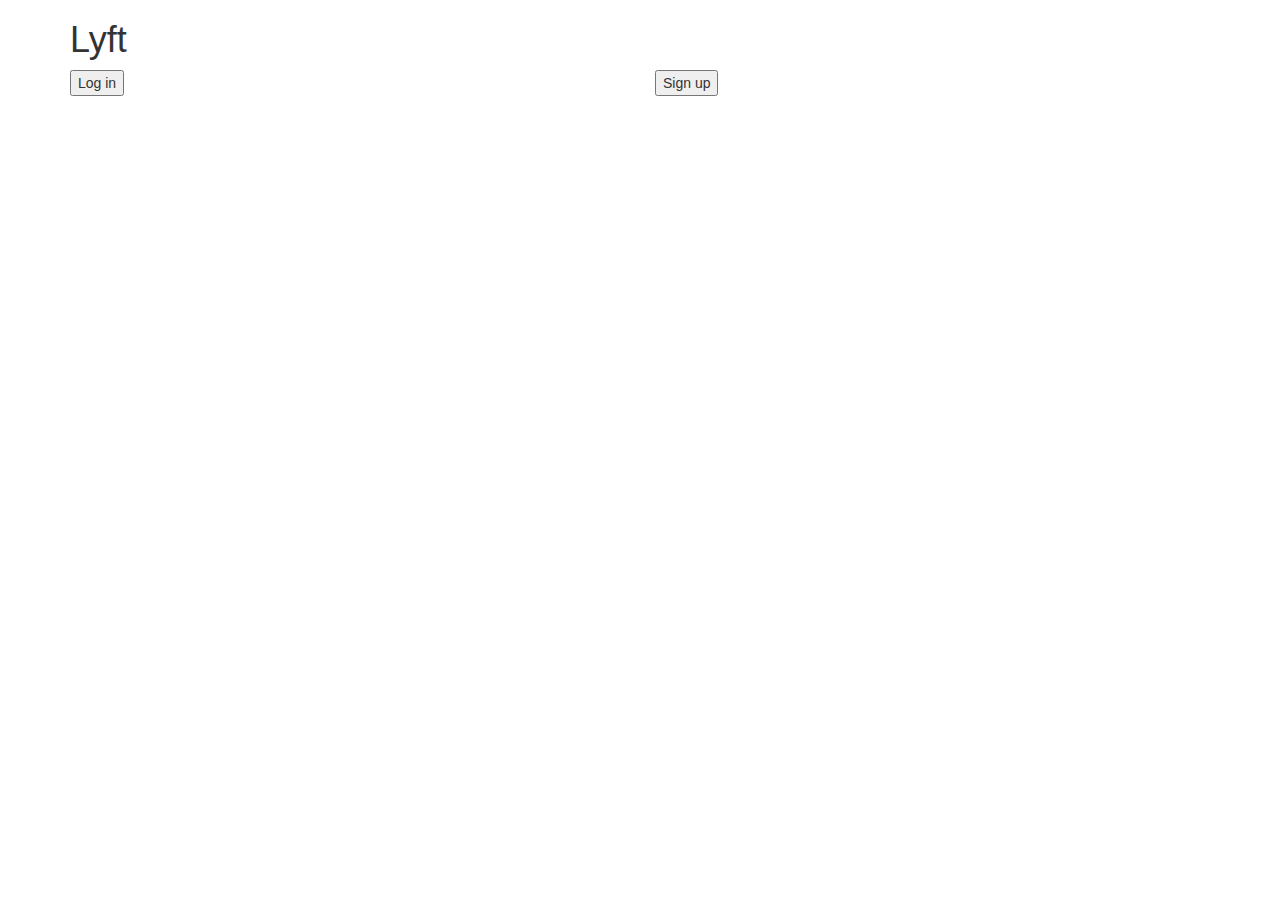
==== index.html @ 77c8681f "maquetado html" ====
<!DOCTYPE html>
<html lang="en">
<head>
	<meta charset="UTF-8">
	<meta name="viewport" content="width=device-width, user-scalable=no, initial-scale=1.0, maximum-scale=1.0, minimum-scale=1.0">
	<title>Lyft</title>
	<link rel="stylesheet" href="css/bootstrap.min.css">
	<link href="https://fonts.googleapis.com/css?family=Arimo" rel="stylesheet">	
	<link rel="stylesheet icon" href="favicon.ico">
	<link rel="stylesheet" href="css/animate.css">
	<link rel="stylesheet" href="css/queries.css">
	<link rel="stylesheet" href="css/main.css">
</head>
<body>
    <div class="container">
        <h1>Lyft</h1>
        <div class="row">
            <div class="col-xs-6">
                <button>Log in</button>
            </div>
            <div class="col-xs-6">
                <button>Sign up</button>
            </div>
        </div>
    </div>    
</body>
</html>
---- css/queries.css ----
@media screen and (max-width:768px){

}
@media screen and (min-width:769px){
   
}
---- css/main.css ----
body{
    background-image: url('http://mediad.publicbroadcasting.net/p/kut/files/styles/medium/public/201508/Uber-Lyft-Hybrid.jpg');
}
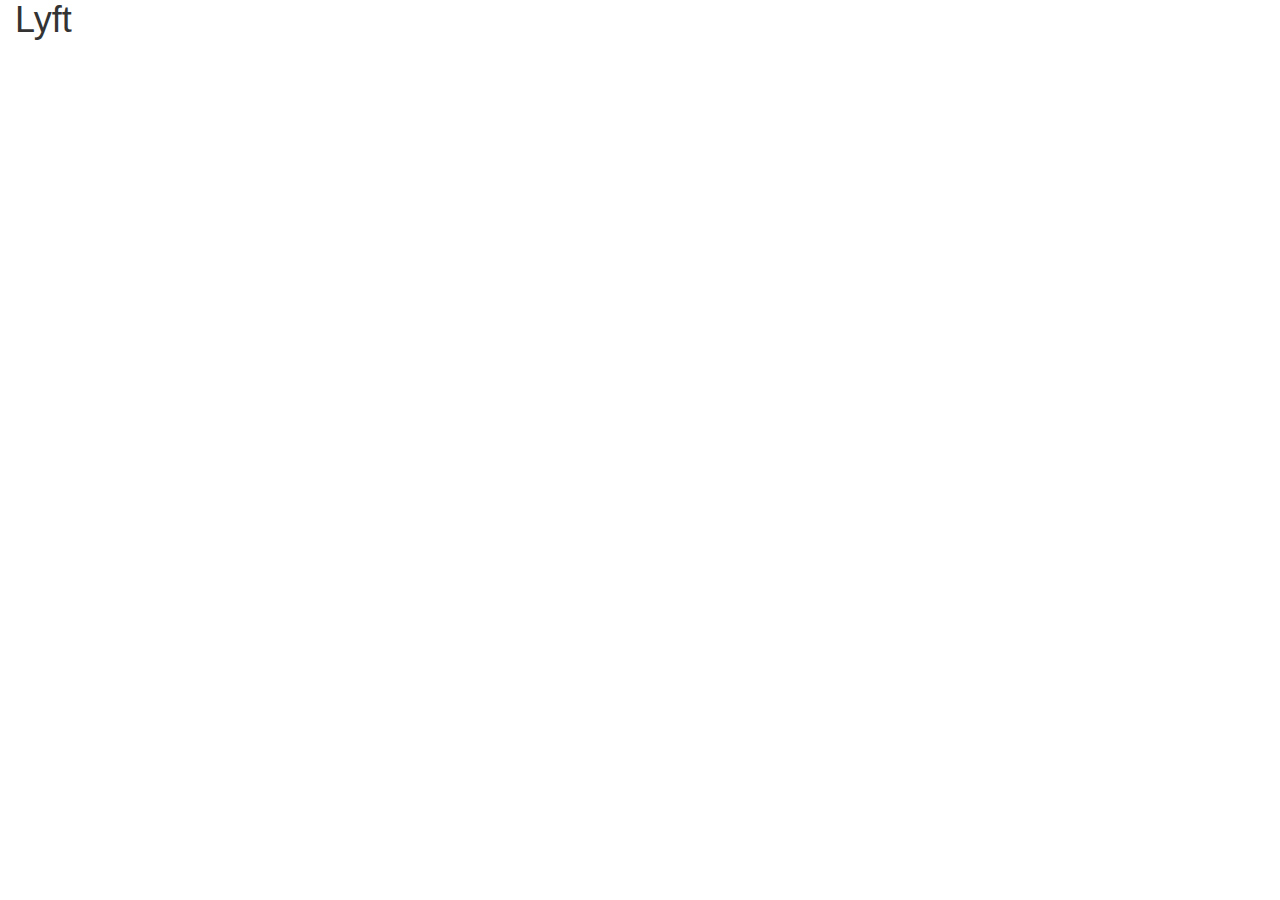
==== commit b46ef849: "bonotes terminado" ====
--- a/index.html
+++ b/index.html
@@ -12,14 +12,19 @@
 	<link rel="stylesheet" href="css/main.css">
 </head>
 <body>
-    <div class="container">
-        <h1>Lyft</h1>
-        <div class="row">
-            <div class="col-xs-6">
-                <button>Log in</button>
-            </div>
-            <div class="col-xs-6">
-                <button>Sign up</button>
+    <div class="container-fluid text-center">
+        <div class="hero">
+            <img src="http://mediad.publicbroadcasting.net/p/kut/files/styles/medium/public/201508/Uber-Lyft-Hybrid.jpg" alt="" class="img-responsive">
+            <h1>Lyft</h1>
+            <div class="row">
+                <a class="btn-left">Log in</a>
+                <a class="btn-right">Sign up</a>
+                <!--<div class="col-xs-6">
+                    <a class="btn-left">Log in</a>
+                </div>
+                <div class="col-xs-6">
+                    <a class="btn-right">Sign up</a>
+                </div>-->
             </div>
         </div>
     </div>    
--- a/css/main.css
+++ b/css/main.css
@@ -1,3 +1,42 @@
+* {
+    padding: 0;
+    margin: 0;
+    box-sizing: border-box;
+}
 body{
-    background-image: url('http://mediad.publicbroadcasting.net/p/kut/files/styles/medium/public/201508/Uber-Lyft-Hybrid.jpg');
-}+    /*background-image: url('http://mediad.publicbroadcasting.net/p/kut/files/styles/medium/public/201508/Uber-Lyft-Hybrid.jpg');
+    background-repeat: no-repeat;
+    background-position: center;
+    background-size: cover;
+    text-align:center;
+    margin: auto;
+    */
+}
+.hero{
+    position: relative;
+    justify-content: center;
+}
+img{
+    z-index: -10;
+}
+h1{
+    position: absolute;
+    top: 0;
+    margin: auto;
+}
+a{
+    position: absolute;
+    bottom: 10px;
+    border: 1px solid #fff;
+    color: #fff;
+    padding: 10px 40px;
+    border-radius: 10px;
+}
+.btn-left{
+    left: 10px;
+}
+.btn-right{
+    right: 10px;
+}
+
+
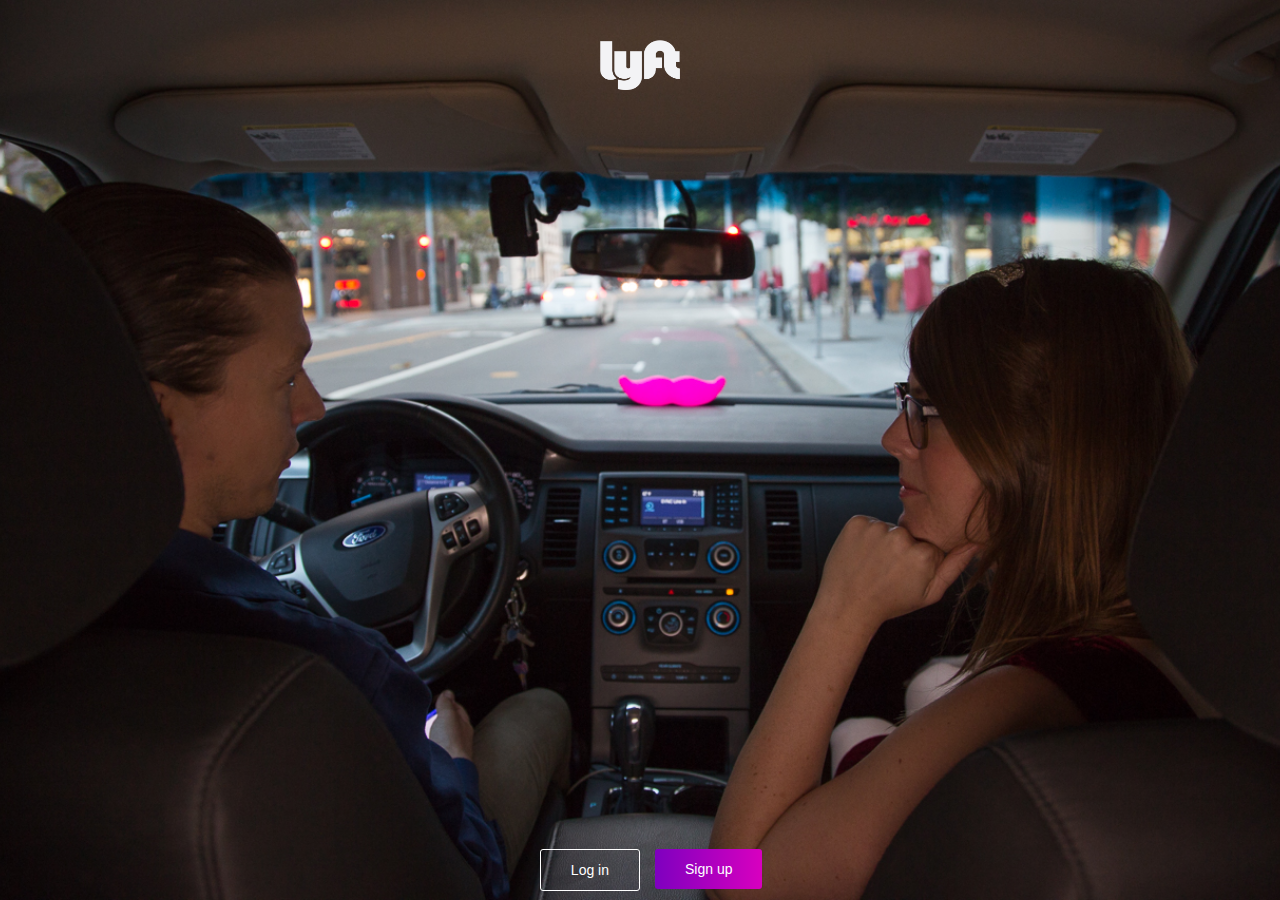
==== commit 3b27eed6: "start page finished" ====
--- a/index.html
+++ b/index.html
@@ -12,12 +12,12 @@
 	<link rel="stylesheet" href="css/main.css">
 </head>
 <body>
-    <div class="container-fluid text-center">
-        <div class="hero">
-            <img src="http://mediad.publicbroadcasting.net/p/kut/files/styles/medium/public/201508/Uber-Lyft-Hybrid.jpg" alt="" class="img-responsive">
+    <div class="container-fluid">
+        <!--<div class="hero">
+            <img src="http://ridesharehotline.com/wp-content/uploads/2016/05/Lyft-rideshare-program.jpg" alt="" class="img-responsive" height=420px>
             <h1>Lyft</h1>
-            <div class="row">
-                <a class="btn-left">Log in</a>
+            <!--<div class="row">-->
+                <!--<a class="btn-left">Log in</a>
                 <a class="btn-right">Sign up</a>
                 <!--<div class="col-xs-6">
                     <a class="btn-left">Log in</a>
@@ -25,8 +25,21 @@
                 <div class="col-xs-6">
                     <a class="btn-right">Sign up</a>
                 </div>-->
-            </div>
-        </div>
+            <!--</div>-->
+        <!--</div>-->
+        <header class="text-center">
+            <img src="img/logo.png" alt="" width="80px" height="50px" style="margin-top:40px;">
+        </header>
+        <section class="to-start">
+            <div class="row row-to-start">
+                <div class="col-xs-6 box-botton">
+                    <a href="" id="logIn">Log in</a>    
+                </div>
+                <div class="col-xs-6">
+                    <a href="" id="signUp">Sign up</a>    
+                </div>
+            </div>            
+        </section>
     </div>    
 </body>
 </html>
--- a/css/main.css
+++ b/css/main.css
@@ -4,39 +4,76 @@
     box-sizing: border-box;
 }
 body{
-    /*background-image: url('http://mediad.publicbroadcasting.net/p/kut/files/styles/medium/public/201508/Uber-Lyft-Hybrid.jpg');
+    background-image: url('../img/portada.jpg');
     background-repeat: no-repeat;
     background-position: center;
     background-size: cover;
-    text-align:center;
-    margin: auto;
-    */
+    background-attachment: fixed;
 }
-.hero{
+/*---------First page---------*/
+.box-container{
     position: relative;
-    justify-content: center;
 }
-img{
-    z-index: -10;
+section.to-start{
+    position: absolute;
+    bottom: 50px;
+    right: 0;
+    left: 0;
 }
-h1{
+section.to-start .box-botton{
+    
+}
+section.to-start a#logIn{
     position: absolute;
-    top: 0;
-    margin: auto;
+    right: 0; 
+    border: solid 1px #fff;    
 }
-a{
+section.to-start a#signUp{
     position: absolute;
-    bottom: 10px;
-    border: 1px solid #fff;
+    background: linear-gradient(to right, #7E00BF , #D800BF);
+}
+a#logIn, a#signUp{
+    text-decoration: none;
+    padding: 10px 30px;
     color: #fff;
-    padding: 10px 40px;
-    border-radius: 10px;
+    border-radius: 3px;
 }
-.btn-left{
-    left: 10px;
+/*------END---First page---------*/
+/*------------Sign Up-----------*/
+
+input#iAgree{
+    color: #95CFE8;
+    padding: 0;
+    margin: 0;
+} 
+span#terms{
+    color: #95CFE8;
 }
-.btn-right{
-    right: 10px;
+#btn-next{
+    background-color: #FC1EBE;
+    color: #fff;
+    font-size: 25px;
+    padding: 20px 0;
+    display: block;
+    margin-top: 30px; 
+    text-align: center;
 }
+/*---------END---Sign Up-----------*/
+/*---------END---Sign Up-----------*/
+#code-country{
+    position: absolute;
+    z-index: 10;
+    padding-top: 7px;
+    
+}
+/*------------select-country-----------*/
+section.select-country h4{
+    background-color: #EFEFF4;  
+    padding: 10px 20px;
+    
+}
+section.select-country li{
+    list-style: none;
+}
+/*---------END---select-country-----------*/
 
-
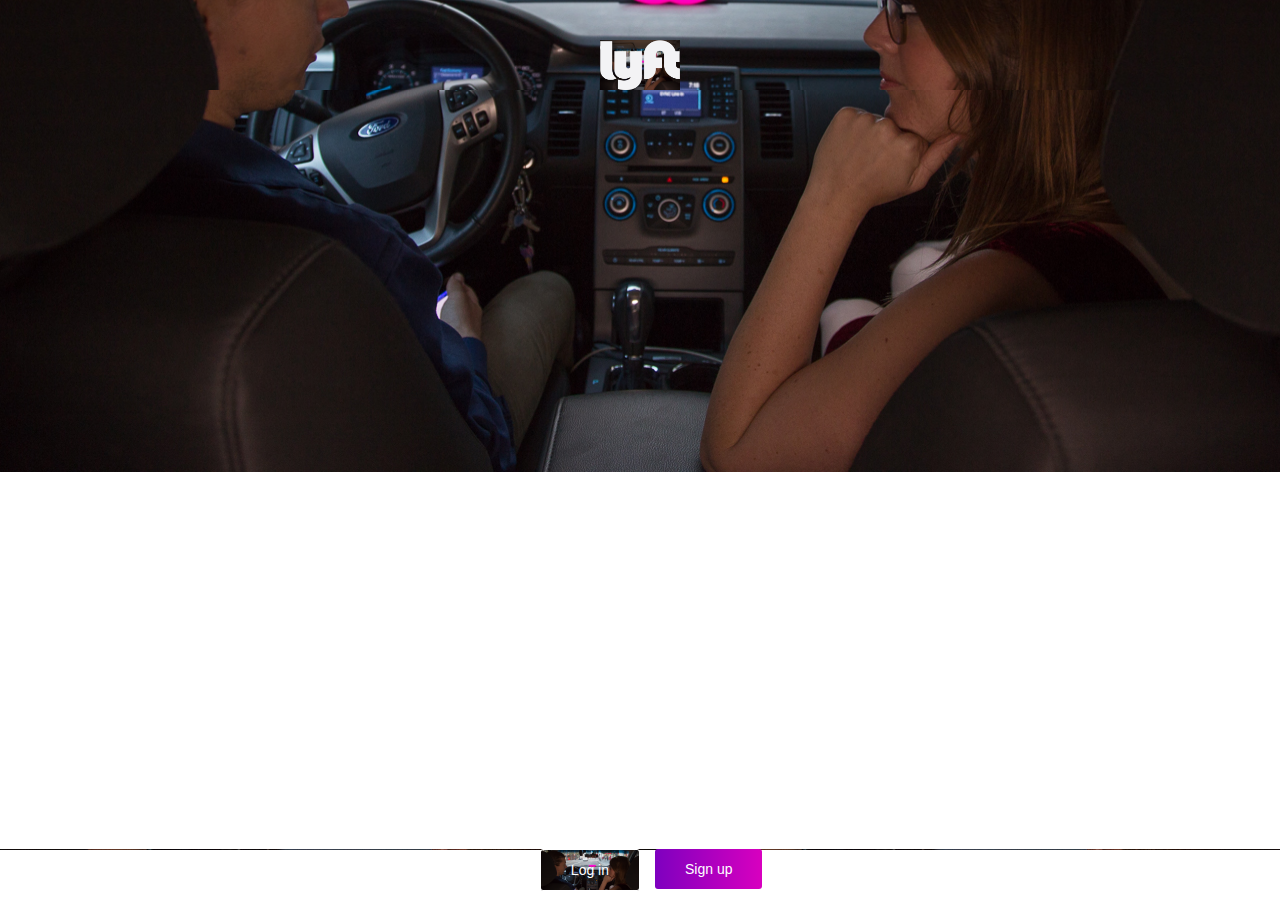
==== commit e5fcaf95: "background en html" ====
--- a/index.html
+++ b/index.html
@@ -9,24 +9,11 @@
 	<link rel="stylesheet icon" href="favicon.ico">
 	<link rel="stylesheet" href="css/animate.css">
 	<link rel="stylesheet" href="css/queries.css">
-	<link rel="stylesheet" href="css/main.css">
+	<link rel="stylesheet" href="css/main.css">	
+	<link rel="stylesheet" href="css/common.css">		
 </head>
 <body>
-    <div class="container-fluid">
-        <!--<div class="hero">
-            <img src="http://ridesharehotline.com/wp-content/uploads/2016/05/Lyft-rideshare-program.jpg" alt="" class="img-responsive" height=420px>
-            <h1>Lyft</h1>
-            <!--<div class="row">-->
-                <!--<a class="btn-left">Log in</a>
-                <a class="btn-right">Sign up</a>
-                <!--<div class="col-xs-6">
-                    <a class="btn-left">Log in</a>
-                </div>
-                <div class="col-xs-6">
-                    <a class="btn-right">Sign up</a>
-                </div>-->
-            <!--</div>-->
-        <!--</div>-->
+    <div class="container-fluid ">        
         <header class="text-center">
             <img src="img/logo.png" alt="" width="80px" height="50px" style="margin-top:40px;">
         </header>
--- a/css/main.css
+++ b/css/main.css
@@ -3,77 +3,9 @@
     margin: 0;
     box-sizing: border-box;
 }
-body{
+html * {
     background-image: url('../img/portada.jpg');
+    background-position: center;    
     background-repeat: no-repeat;
-    background-position: center;
-    background-size: cover;
-    background-attachment: fixed;
-}
-/*---------First page---------*/
-.box-container{
-    position: relative;
-}
-section.to-start{
-    position: absolute;
-    bottom: 50px;
-    right: 0;
-    left: 0;
-}
-section.to-start .box-botton{
-    
-}
-section.to-start a#logIn{
-    position: absolute;
-    right: 0; 
-    border: solid 1px #fff;    
-}
-section.to-start a#signUp{
-    position: absolute;
-    background: linear-gradient(to right, #7E00BF , #D800BF);
-}
-a#logIn, a#signUp{
-    text-decoration: none;
-    padding: 10px 30px;
-    color: #fff;
-    border-radius: 3px;
-}
-/*------END---First page---------*/
-/*------------Sign Up-----------*/
-
-input#iAgree{
-    color: #95CFE8;
-    padding: 0;
-    margin: 0;
-} 
-span#terms{
-    color: #95CFE8;
-}
-#btn-next{
-    background-color: #FC1EBE;
-    color: #fff;
-    font-size: 25px;
-    padding: 20px 0;
-    display: block;
-    margin-top: 30px; 
-    text-align: center;
-}
-/*---------END---Sign Up-----------*/
-/*---------END---Sign Up-----------*/
-#code-country{
-    position: absolute;
-    z-index: 10;
-    padding-top: 7px;
-    
-}
-/*------------select-country-----------*/
-section.select-country h4{
-    background-color: #EFEFF4;  
-    padding: 10px 20px;
-    
-}
-section.select-country li{
-    list-style: none;
-}
-/*---------END---select-country-----------*/
-
+    background-size:cover;
+}--- a/css/common.css
+++ b/css/common.css
@@ -0,0 +1,67 @@
+/*---------First page---------*/
+.box-container{
+    position: relative;
+}
+section.to-start{
+    position: absolute;
+    bottom: 50px;
+    right: 0;
+    left: 0;
+}
+section.to-start .box-botton{
+    
+}
+section.to-start a#logIn{
+    position: absolute;
+    right: 0; 
+    border: solid 1px #fff;    
+}
+section.to-start a#signUp{
+    position: absolute;
+    background: linear-gradient(to right, #7E00BF , #D800BF);
+}
+a#logIn, a#signUp{
+    text-decoration: none;
+    padding: 10px 30px;
+    color: #fff;
+    border-radius: 3px;
+}
+/*------END---First page---------*/
+/*------------Sign Up-----------*/
+
+input#iAgree{
+    color: #95CFE8;
+    padding: 0;
+    margin: 0;
+} 
+span#terms{
+    color: #95CFE8;
+}
+#btn-next{
+    background-color: #FC1EBE;
+    color: #fff;
+    font-size: 25px;
+    padding: 20px 0;
+    display: block;
+    margin-top: 30px; 
+    text-align: center;
+}
+/*---------END---Sign Up-----------*/
+/*---------END---Sign Up-----------*/
+#code-country{
+    position: absolute;
+    z-index: 10;
+    padding-top: 7px;
+    
+}
+/*------------select-country-----------*/
+section.select-country h4{
+    background-color: #EFEFF4;  
+    padding: 10px 20px;
+    
+}
+section.select-country li{
+    list-style: none;
+}
+/*---------END---select-country-----------*/
+
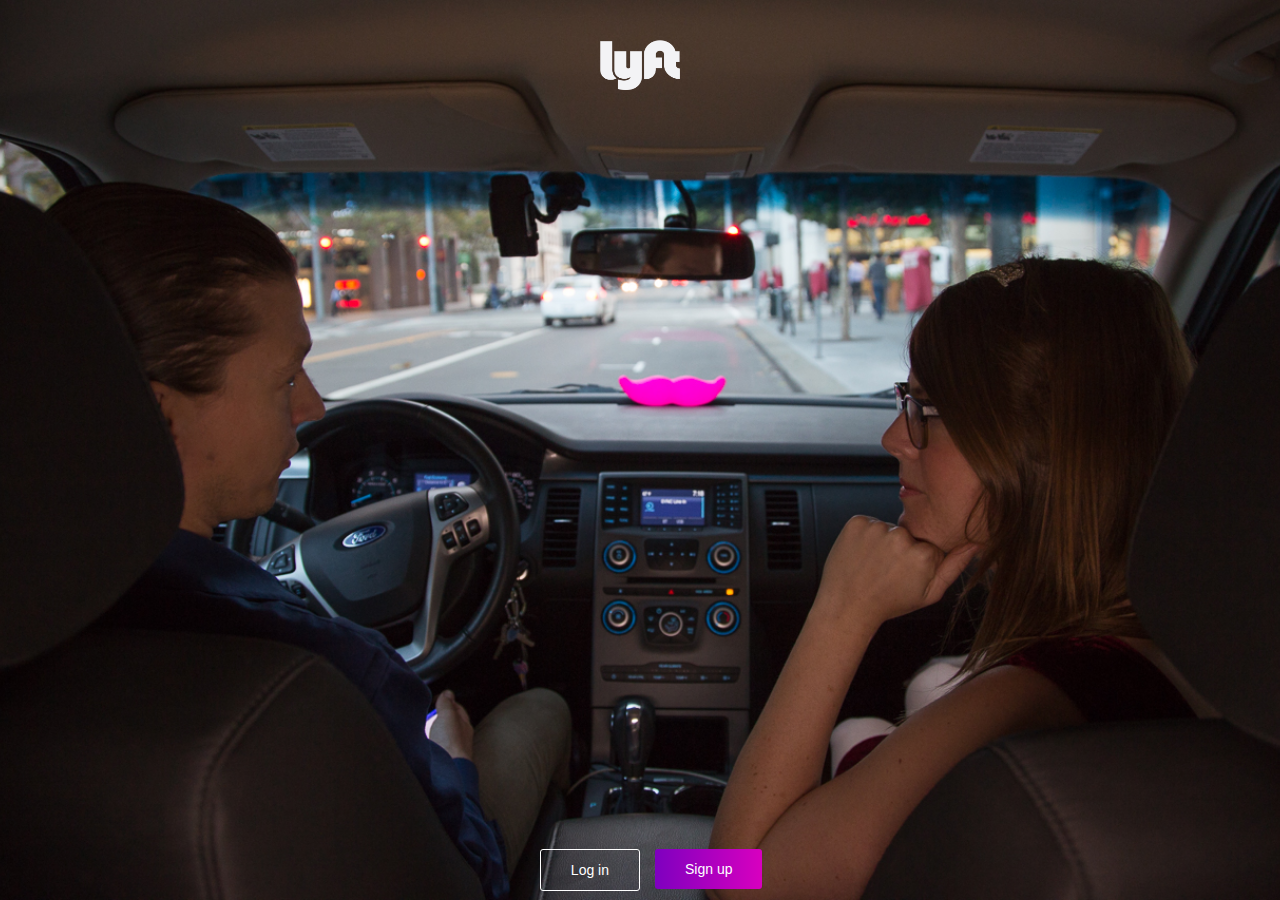
==== commit 62c8ff89: "test16" ====
--- a/index.html
+++ b/index.html
@@ -9,7 +9,7 @@
 	<link rel="stylesheet icon" href="favicon.ico">
 	<link rel="stylesheet" href="css/animate.css">
 	<link rel="stylesheet" href="css/queries.css">
-	<link rel="stylesheet" href="css/main.css">	
+	<link rel="stylesheet" href="css/main.css">		
 	<link rel="stylesheet" href="css/common.css">		
 </head>
 <body>
@@ -23,7 +23,7 @@
                     <a href="" id="logIn">Log in</a>    
                 </div>
                 <div class="col-xs-6">
-                    <a href="" id="signUp">Sign up</a>    
+                    <a href="signUpNumber.html" id="signUp">Sign up</a>    
                 </div>
             </div>            
         </section>
--- a/css/main.css
+++ b/css/main.css
@@ -3,9 +3,18 @@
     margin: 0;
     box-sizing: border-box;
 }
-html * {
+html{
     background-image: url('../img/portada.jpg');
-    background-position: center;    
-    background-repeat: no-repeat;
     background-size:cover;
+    background-position: top center;
+    background-repeat: no-repeat;    
+    background-attachment: fixed;
+
+    /* 
+    background-position: center;
+    
+    */
+}
+body{
+    background: none;
 }--- a/css/common.css
+++ b/css/common.css
@@ -28,7 +28,12 @@
 }
 /*------END---First page---------*/
 /*------------Sign Up-----------*/
+#icon-left{
 
+}
+section.sign-up h2{
+    
+}
 input#iAgree{
     color: #95CFE8;
     padding: 0;
